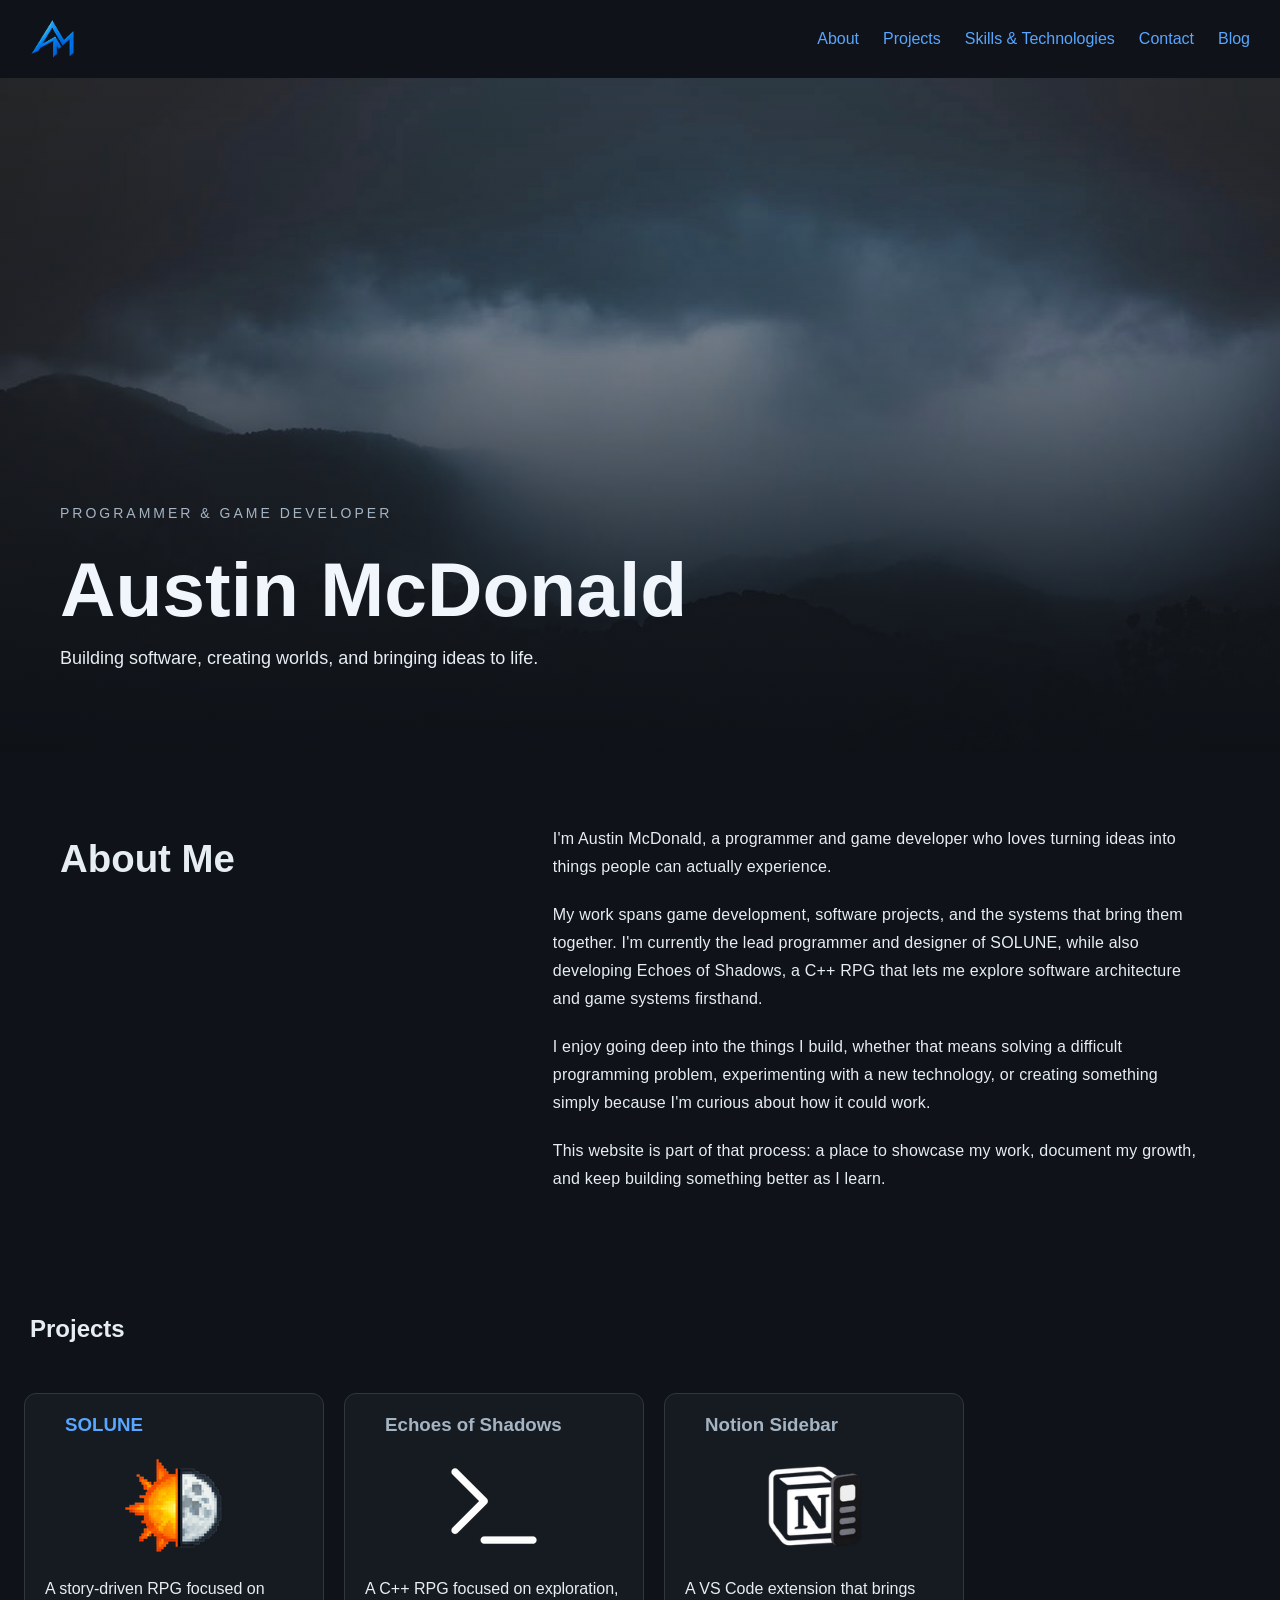
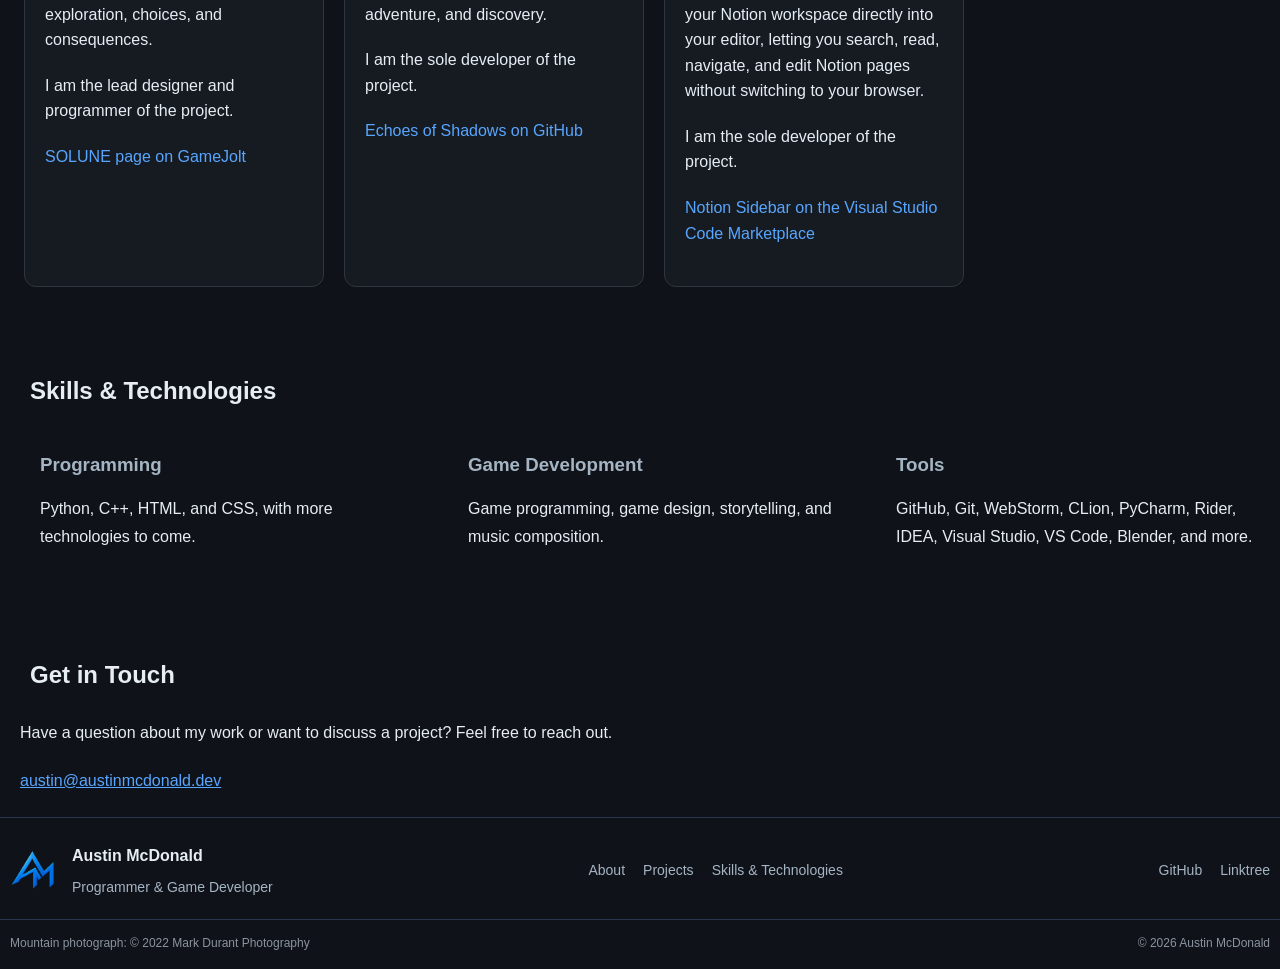
==== index.html @ 1e74666b "Add Open Graph site name" ====
<!DOCTYPE html>
<html lang="en">
<head>
  <meta charset="utf-8">
  <meta name="viewport" content="width=device-width, initial-scale=1">
  <meta name="theme-color" content="#0D1117">
  <meta name="description" content="I'm Austin McDonald, a programmer and game developer. Explore my software projects, original games, and development journey.">
  <title>Austin McDonald | Programmer &amp; Game Developer</title>
  <link rel="canonical" href="https://austinmcdonald.dev/">
  <meta property="og:title" content="Austin McDonald | Programmer &amp; Game Developer">
  <meta property="og:description" content="Explore Austin McDonald's software projects, original games, and development journey.">
  <meta property="og:url" content="https://austinmcdonald.dev/">
  <meta property="og:type" content="website">
  <meta property="og:site_name" content="Austin McDonald">
  <meta property="og:image" content="https://austinmcdonald.dev/images/mountains.JPEG">
  <meta property="og:image:width" content="1320">
  <meta property="og:image:height" content="847">
  <meta property="og:image:alt" content="Moody mountain landscape featured on Austin McDonald’s developer portfolio">
  <meta name="twitter:card" content="summary_large_image">
  <meta name="twitter:title" content="Austin McDonald | Programmer &amp; Game Developer">
  <meta name="twitter:description" content="Explore Austin McDonald's software projects, original games, and development journey.">
  <meta name="twitter:image" content="https://austinmcdonald.dev/images/mountains.JPEG">
  <link rel="icon" href="/favicon.ico" sizes="any">
  <link rel="icon" type="image/png" href="/favicon-48x48.png" sizes="48x48">
  <link rel="apple-touch-icon" href="/apple-touch-icon.png">
  <link rel="manifest" href="/site.webmanifest">
  <link rel="stylesheet" href="./style.css">
  <script type="application/ld+json">
  {
    "@context": "https://schema.org",
    "@type": "Person",
    "name": "Austin McDonald",
    "url": "https://austinmcdonald.dev/",
    "jobTitle": "Programmer and Game Developer",
    "sameAs": [
      "https://github.com/LinkZelda99-cpp",
      "https://linktr.ee/LinkZelda99"
    ]
  }
  </script>
</head>
<body>
<header>
  <a href="./index.html" id="site-logo" aria-label="Austin McDonald — Home">
    <img src="./images/logo.png" alt="">
  </a>

  <nav aria-label="Main navigation">
    <a href="#about">About</a>
    <a href="#projects">Projects</a>
    <a href="#skills">Skills &amp; Technologies</a>
    <a href="#contact">Contact</a>
    <a href="./blog/">Blog</a>
  </nav>
</header>

<main>
  <section id="hero" aria-labelledby="hero-title">
    <div class="hero-content">
      <p class="hero-subtitle">PROGRAMMER &amp; GAME DEVELOPER</p>
      <h1 id="hero-title">Austin McDonald</h1>
      <p>Building software, creating worlds, and bringing ideas to life.</p>
    </div>
  </section>

  <section id="about" aria-labelledby="about-title">
    <div class="about-heading">
      <h2 id="about-title">About Me</h2>
    </div>

    <div class="about-copy">
      <p>I'm Austin McDonald, a programmer and game developer who loves turning ideas into things people can actually experience.</p>

      <p>My work spans game development, software projects, and the systems that bring them together. I'm currently the lead programmer and designer of SOLUNE, while also developing Echoes of Shadows, a C++ RPG that lets me explore software architecture and game systems firsthand.</p>

      <p>I enjoy going deep into the things I build, whether that means solving a difficult programming problem, experimenting with a new technology, or creating something simply because I'm curious about how it could work.</p>

      <p>This website is part of that process: a place to showcase my work, document my growth, and keep building something better as I learn.</p>
    </div>
  </section>


  <section id="projects" aria-labelledby="projects-title">
    <h2 id="projects-title">Projects</h2>

    <div class="project-track">
      <article class="project-card" id="solune">
        <h3>
          <a class="project-card-link" href="./projects/solune/">
            SOLUNE
          </a>
        </h3>

        <img
            src="./images/solune-icon-100-trans-bg.png"
            alt="The icon for the video game SOLUNE, a half sun and half moon."
            width="100"
            height="100"
        >

        <p>A story-driven RPG focused on exploration, choices, and consequences.</p>
        <p>I am the lead designer and programmer of the project.</p>

        <p>
          <a href="https://gamejolt.com/games/SOLUNE/990404"
             target="_blank"
             rel="noopener noreferrer">
            SOLUNE page on GameJolt
          </a>
        </p>
      </article>

      <article class="project-card" id="echoes-of-shadows">
        <h3>Echoes of Shadows</h3>

        <img
            src="./images/echoes-of-shadows.png"
            alt="A minimalist black-and-white terminal symbol representing Echoes of Shadows."
            width="100"
            height="100"
        >

        <p>A C++ RPG focused on exploration, adventure, and discovery.</p>
        <p>I am the sole developer of the project.</p>

        <p>
          <a href="https://github.com/LinkZelda99-cpp/Echoes-of-Shadows"
             target="_blank"
             rel="noopener noreferrer">
            Echoes of Shadows on GitHub
          </a>
        </p>
      </article>

      <article class="project-card" id="notion-sidebar">
        <h3>Notion Sidebar</h3>

        <img
            src="./images/notion-sidebar.png"
            alt="Notion logo combined with a sidebar symbol."
            width="100"
            height="100"
        >

        <p>A VS Code extension that brings your Notion workspace directly into your editor, letting you search, read, navigate, and edit Notion pages without switching to your browser.</p>
        <p>I am the sole developer of the project.</p>

        <p>
          <a href="https://marketplace.visualstudio.com/items?itemName=LinkZelda99-cpp.notion-sidebar"
             target="_blank"
             rel="noopener noreferrer">
            Notion Sidebar on the Visual Studio Code Marketplace
          </a>
        </p>
      </article>
    </div>
  </section>

  <section id="skills" aria-labelledby="skills-title">
    <h2 id="skills-title">Skills &amp; Technologies</h2>

    <div class="skills-grid">
      <div class="skill-group">
        <h3>Programming</h3>
        <p>Python, C++, HTML, and CSS, with more technologies to come.</p>
      </div>

      <div class="skill-group">
        <h3>Game Development</h3>
        <p>Game programming, game design, storytelling, and music composition.</p>
      </div>

      <div class="skill-group">
        <h3>Tools</h3>
        <p>GitHub, Git, WebStorm, CLion, PyCharm, Rider, IDEA, Visual Studio, VS Code, Blender, and more.</p>
      </div>
    </div>
  </section>

  <section id="contact" aria-labelledby="contact-title">
    <div class="contact-heading">
      <h2 id="contact-title">Get in Touch</h2>
    </div>

    <div class="contact-content">
      <p>Have a question about my work or want to discuss a project? Feel free to reach out.</p>
      <p class="contact-email-address"><a href="mailto:austin@austinmcdonald.dev">austin@austinmcdonald.dev</a></p>
    </div>
  </section>
</main>

<footer class="site-footer">
  <div class="footer-main">
    <div class="footer-brand">
      <a href="./index.html" id="footer-logo" aria-label="Austin McDonald — Home">
        <img src="./images/logo.png" alt="">
      </a>

      <div class="footer-identity">
        <p class="footer-name">Austin McDonald</p>
        <p class="footer-tagline">Programmer &amp; Game Developer</p>
      </div>
    </div>

    <nav class="footer-nav" aria-label="Footer navigation">
      <a href="#about">About</a>
      <a href="#projects">Projects</a>
      <a href="#skills">Skills &amp; Technologies</a>
    </nav>

    <div class="footer-social">
      <a href="https://github.com/LinkZelda99-cpp" target="_blank" rel="noopener noreferrer">GitHub</a>
      <a href="https://linktr.ee/LinkZelda99" target="_blank" rel="noopener noreferrer">Linktree</a>
    </div>
  </div>

  <div class="footer-bottom">
    <p class="footer-photo-credit">
      Mountain photograph: &copy; 2022 Mark Durant Photography
    </p>

    <p class="footer-copyright">
      &copy; 2026 Austin McDonald
    </p>
  </div>
</footer>
</body>
</html>
---- style.css ----
/* ===== General Page Styles ===== */

body {
    margin: 0;
    background-color: #0F1218;
    font-family: Arial, sans-serif;
}

h1 {
    margin: 30px;
    color: #A5B4C3;
    font-size: 32px;
}

h2 {
    margin-top: 20px;
    padding: 30px 10px 10px;
    color: #E6EDF3;
    font-size: 24px;
}

h3 {
    margin-left: 20px;
    color: #A5B4C3;
}

p {
    margin: 0 0 20px;
    color: #E6EDF3;
    font-size: 16px;
    line-height: 1.75;
}

a {
    color: #58A6FF;
}

/* ===== Header ===== */

header {
    display: flex;
    justify-content: space-between;
    align-items: center;
    flex-wrap: wrap;
    padding: 15px 30px;
}

#site-logo img {
    display: block;
    width: 48px;
    height: 48px;
    object-fit: contain;
}

nav {
    display: flex;
    gap: 24px;
}

nav a {
    text-decoration: none;
}

/* ===== Homepage Hero ===== */

#hero {
    display: flex;
    align-items: flex-end;
    min-height: 75vh;
    padding: 60px;
    box-sizing: border-box;
    background-image:
            linear-gradient(
                    to top,
                    rgba(13, 17, 23, 0.95),
                    rgba(13, 17, 23, 0.05)
            ),
            url("./images/mountains.JPEG");
    background-size: cover;
    background-position: center;
}

.hero-content {
    max-width: 750px;
}

.hero-subtitle {
    color: #A5B4C3;
    font-size: 14px;
    letter-spacing: 3px;
}

#hero h1 {
    margin: 10px 0;
    color: #F1F5FC;
    font-size: clamp(40px, 6vw, 80px);
}

#hero .hero-content > p:last-child {
    color: #E6EDF3;
    font-size: 18px;
    line-height: 1.6;
}

/* ===== About Section ===== */

#about {
    display: grid;
    grid-template-columns: minmax(200px, 0.8fr) minmax(0, 1.2fr);
    gap: 48px;
    max-width: 1200px;
    margin-left: 0;
    margin-right: auto;
    padding: 72px 60px;
}

.about-heading h2 {
    margin: 12px 0 0;
    padding: 0;
    color: #E6EDF3;
    font-size: clamp(28px, 3vw, 40px);
}

.about-copy p {
    max-width: 650px;
    letter-spacing: 0.0125em;
}

.about-copy p:last-child {
    margin-bottom: 0;
}

/* ===== Projects Section ===== */

#projects {
    padding: 0 20px 20px;
    background-color: #0F1218;
}

.project-track {
    display: flex;
    gap: 20px;
    overflow-x: auto;
    padding: 20px 4px;
    scrollbar-width: thin;
    scrollbar-color: #30363D transparent;
}

.project-card {
    flex: 0 0 300px;
    box-sizing: border-box;
    padding: 20px;
    background-color: #161B22;
    border: 1px solid #30363D;
    border-radius: 12px;
    transition: border-color 0.25s ease;
}

.project-card:hover {
    border-color: #4D7CFE;
}

.project-card h3 {
    margin-top: 0;
    color: #A5B4C3;
}

.project-card p {
    line-height: 1.6;
}

.project-card img {
    display: block;
    max-width: 100%;
    height: auto;
    margin: 20px auto;
}

.project-card a {
    text-decoration: none;
}

.project-card a:hover {
    text-decoration: underline;
}

.project-track::-webkit-scrollbar {
    height: 6px;
}

.project-track::-webkit-scrollbar-track {
    background: transparent;
}

.project-track::-webkit-scrollbar-thumb {
    background-color: #30363D;
    border-radius: 999px;
}

.project-track::-webkit-scrollbar-thumb:hover {
    background-color: #58A6FF;
}

/* ===== Skills Section ===== */

#skills {
    padding-bottom: 30px;
    margin-left: 20px;
}

#skills p {
    margin-left: 20px;
}

.skills-grid {
    display: grid;
    grid-template-columns: repeat(3, minmax(0, 1fr));
    gap: 24px;
}

/* ===== Contact Section ===== */

#contact {
    padding: 10px 20px;
    background-color: #0F1218;
}

.contact-heading {
    margin-bottom: 20px;
}

.contact-content {
    text-align: left;
}

.contact-content > p:first-child {
    color: #E6EDF3;
}

.contact-email-address {
    color: #A5B4C3;
    font-size: 16px;
    margin-top: 20px;
    margin-bottom: 12px;
    overflow-wrap: anywhere;
}

/* ===== Footer ===== */

.site-footer {
    padding: 24px 10px 16px;
    background-color: #0F1218;
    border-top: 1px solid #293750;
}

.footer-main {
    display: flex;
    justify-content: space-between;
    align-items: center;
    flex-wrap: wrap;
    gap: 20px;
    padding-bottom: 20px;
}

.footer-brand {
    display: flex;
    align-items: center;
    gap: 14px;
}

#footer-logo img {
    display: block;
    width: 48px;
    height: 48px;
    object-fit: contain;
}

.footer-identity p {
    margin: 0;
}

.footer-name {
    color: #E6EDF3;
    font-size: 16px;
    font-weight: bold;
}

.footer-tagline {
    margin-top: 5px !important;
    color: #A5B4C3;
    font-size: 14px;
}

.footer-nav,
.footer-social {
    display: flex;
    flex-wrap: wrap;
    gap: 18px;
}

.footer-nav a,
.footer-social a {
    color: #A5B4C3;
    font-size: 14px;
    text-decoration: none;
    transition: color 0.2s ease;
}

.footer-nav a:hover,
.footer-social a:hover {
    color: #4D7CFE;
}

.footer-bottom {
    display: flex;
    justify-content: space-between;
    align-items: center;
    flex-wrap: wrap;
    gap: 10px 24px;
    padding: 14px 10px 0;
    margin: 0 -10px;
    border-top: 1px solid #293750;
}

.footer-bottom p {
    margin: 0;
    color: #8B949E;
    font-size: 12px;
    line-height: 1.6;
}

/* ===== Mobile Layout ===== */

@media (max-width: 600px) {
    header {
        padding: 15px 20px;
    }

    nav {
        gap: 12px;
    }

    #hero {
        min-height: 65vh;
        padding: 30px 20px;
    }

    #hero h1 {
        overflow-wrap: anywhere;
    }

    #about {
        grid-template-columns: 1fr;
        gap: 24px;
        padding: 48px 20px;
    }

    #skills {
        margin: 0 20px;
    }

    #skills .skills-grid {
        grid-template-columns: 1fr;
        gap: 12px;
    }

    #skills h3,
    #skills p {
        margin-left: 0;
    }

    .project-card {
        flex-basis: 280px;
    }
}

/* ===== Footer Mobile Layout ===== */

@media (max-width: 600px) {
    .site-footer {
        padding: 30px 20px 20px;
    }

    .footer-main {
        align-items: flex-start;
        flex-direction: column;
        gap: 24px;
    }

    .footer-nav,
    .footer-social {
        gap: 14px 18px;
    }

    .footer-bottom {
        align-items: flex-start;
        flex-direction: column;
    }

    .footer-bottom {
        margin: 0 -20px;
        padding: 14px 20px 0;
    }

}
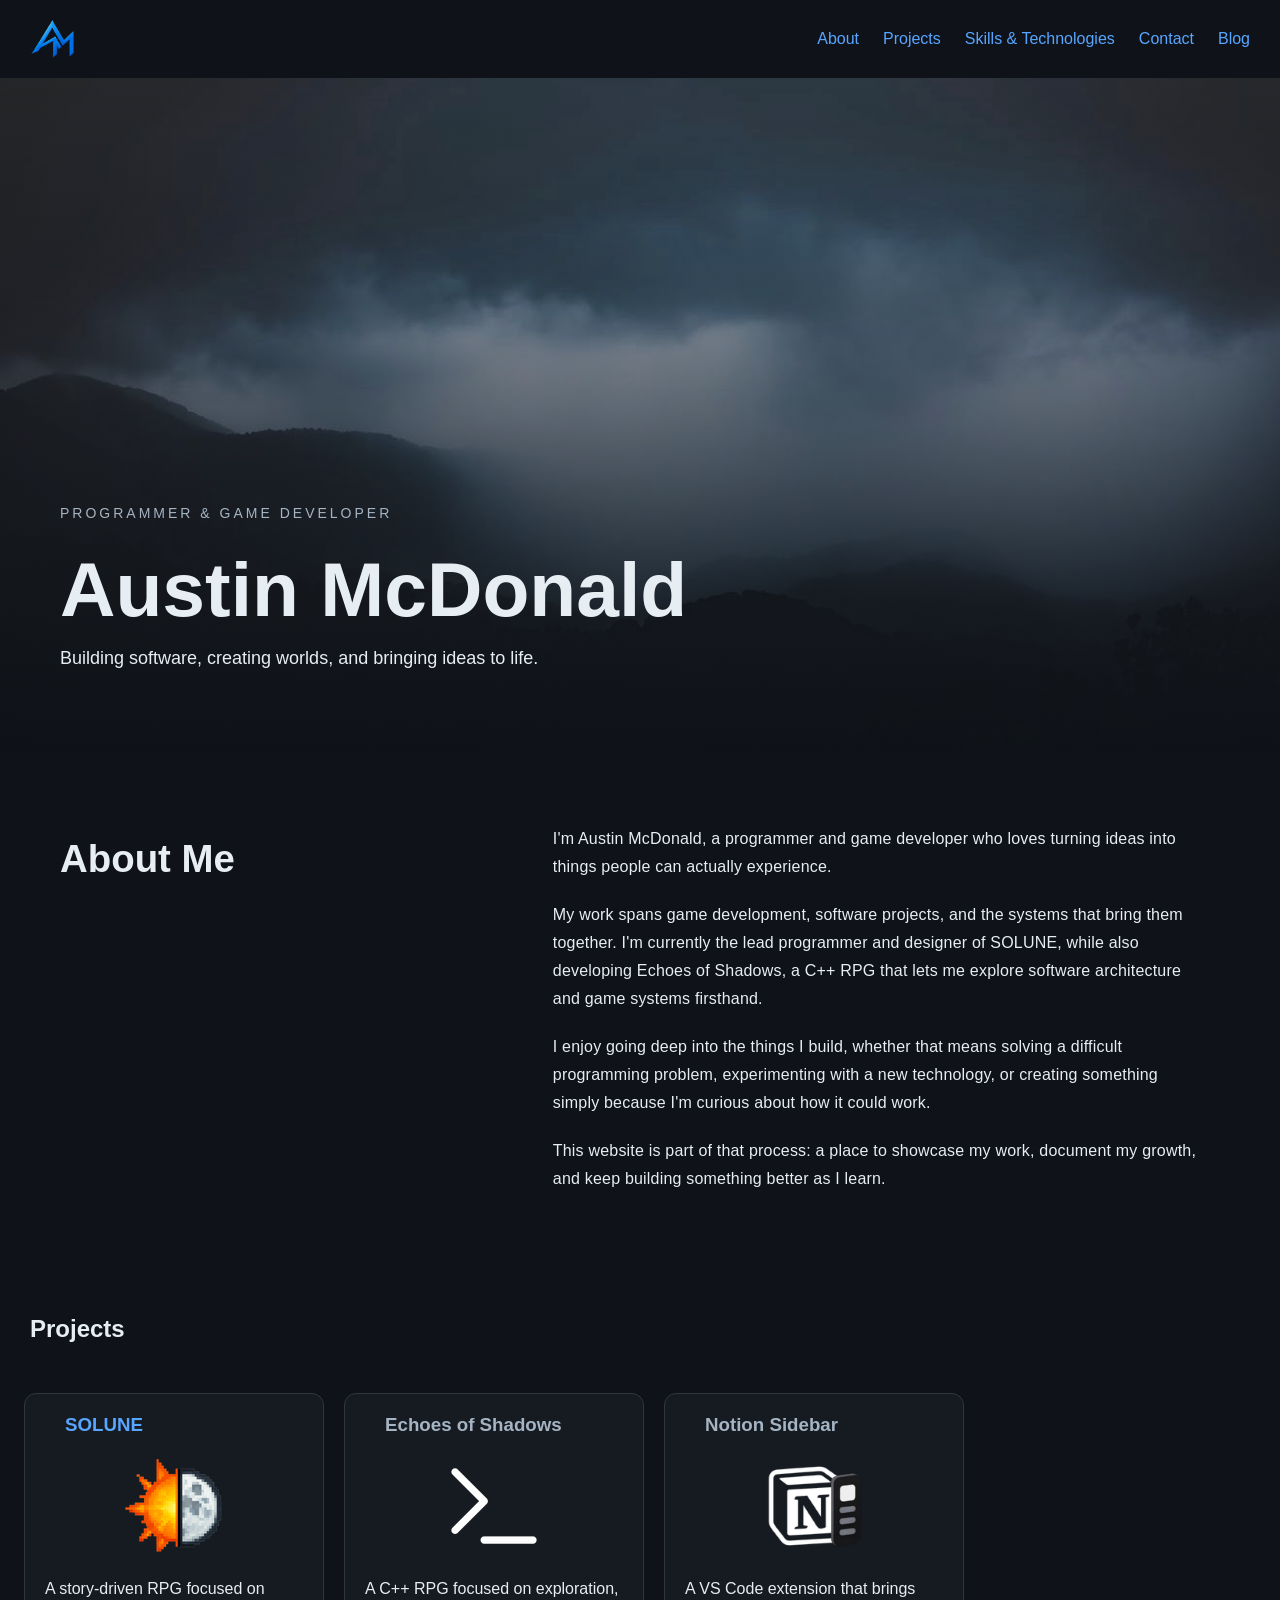
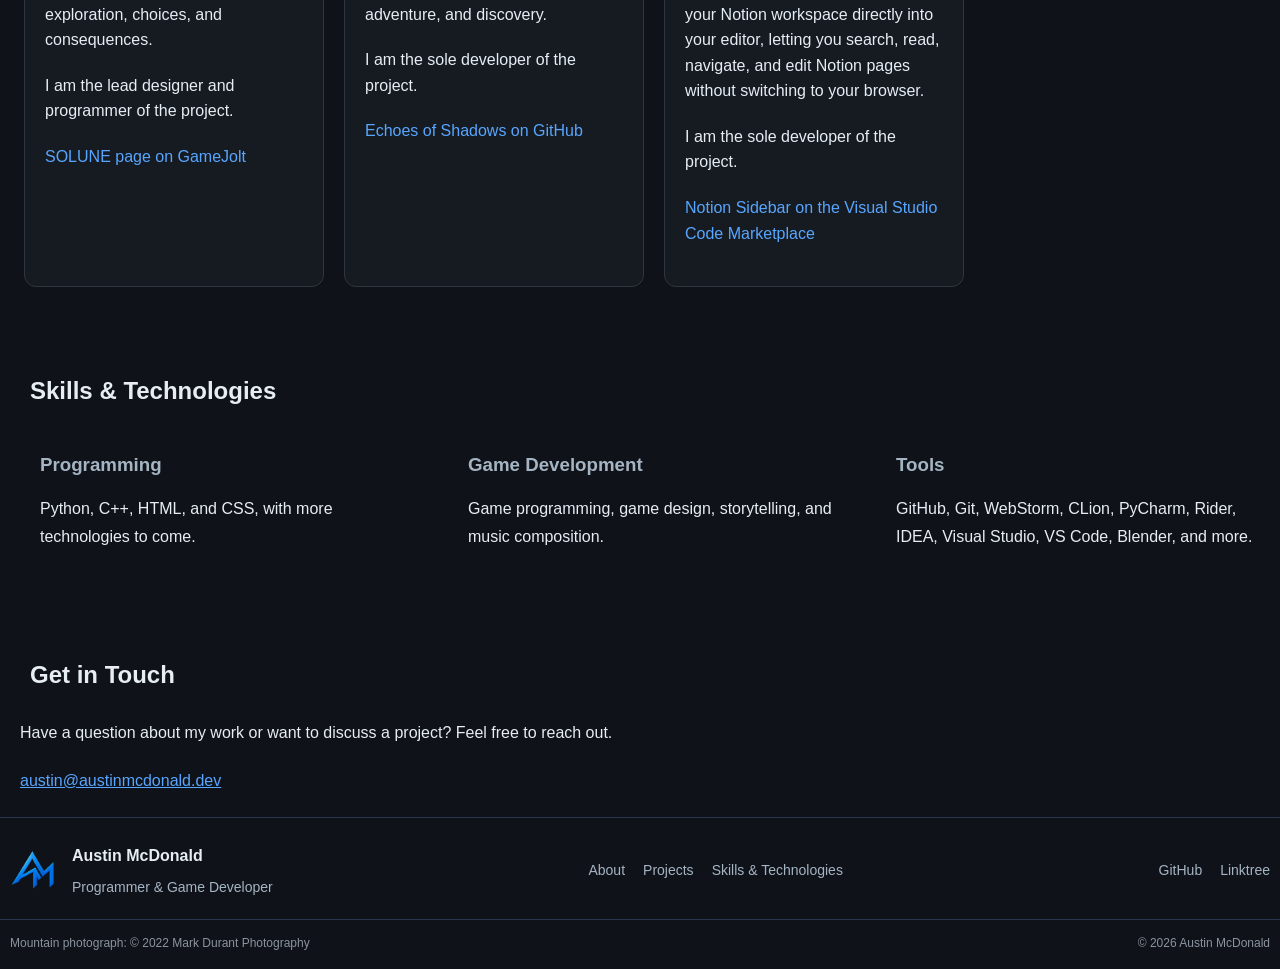
==== commit 1bbda7cc: "Add websitelaunches verification" ====
--- a/index.html
+++ b/index.html
@@ -21,6 +21,7 @@
   <meta name="twitter:title" content="Austin McDonald | Programmer &amp; Game Developer">
   <meta name="twitter:description" content="Explore Austin McDonald's software projects, original games, and development journey.">
   <meta name="twitter:image" content="https://austinmcdonald.dev/images/mountains.JPEG">
+  <meta name="websitelaunches-verification" content="ca30e266490abe64ef09d0eaef54a97d">
   <link rel="icon" href="/favicon.ico" sizes="any">
   <link rel="icon" type="image/png" href="/favicon-48x48.png" sizes="48x48">
   <link rel="apple-touch-icon" href="/apple-touch-icon.png">
--- a/style.css
+++ b/style.css
@@ -1,39 +1,49 @@
+/* Color variables */
+:root {
+    --color-background: #0F1218;
+    --color-text: #E6EDF3;
+    --color-accent: #4D7CFE;
+    --color-muted: #A5B4C3;
+    --color-link: #58A6FF;
+    --color-border: #30363D;
+    --color-card-background: #161B22;
+}
 
 /* ===== General Page Styles ===== */
 
 body {
     margin: 0;
-    background-color: #0F1218;
+    background-color: var(--color-background);
     font-family: Arial, sans-serif;
 }
 
 h1 {
     margin: 30px;
-    color: #A5B4C3;
+    color: var(--color-muted);
     font-size: 32px;
 }
 
 h2 {
     margin-top: 20px;
     padding: 30px 10px 10px;
-    color: #E6EDF3;
+    color: var(--color-text);
     font-size: 24px;
 }
 
 h3 {
     margin-left: 20px;
-    color: #A5B4C3;
+    color: var(--color-muted);
 }
 
 p {
     margin: 0 0 20px;
-    color: #E6EDF3;
+    color: var(--color-text);
     font-size: 16px;
     line-height: 1.75;
 }
 
 a {
-    color: #58A6FF;
+    color: var(--color-link);
 }
 
 /* ===== Header ===== */
@@ -86,19 +96,19 @@
 }
 
 .hero-subtitle {
-    color: #A5B4C3;
+    color: var(--color-muted);
     font-size: 14px;
     letter-spacing: 3px;
 }
 
 #hero h1 {
     margin: 10px 0;
-    color: #F1F5FC;
+    color: var(--color-text);
     font-size: clamp(40px, 6vw, 80px);
 }
 
 #hero .hero-content > p:last-child {
-    color: #E6EDF3;
+    color: var(--color-text);
     font-size: 18px;
     line-height: 1.6;
 }
@@ -118,7 +128,7 @@
 .about-heading h2 {
     margin: 12px 0 0;
     padding: 0;
-    color: #E6EDF3;
+    color: var(--color-text);
     font-size: clamp(28px, 3vw, 40px);
 }
 
@@ -135,7 +145,7 @@
 
 #projects {
     padding: 0 20px 20px;
-    background-color: #0F1218;
+    background-color: var(--color-background);
 }
 
 .project-track {
@@ -151,19 +161,19 @@
     flex: 0 0 300px;
     box-sizing: border-box;
     padding: 20px;
-    background-color: #161B22;
-    border: 1px solid #30363D;
+    background-color: var(--color-card-background);
+    border: 1px solid var(--color-border);
     border-radius: 12px;
     transition: border-color 0.25s ease;
 }
 
 .project-card:hover {
-    border-color: #4D7CFE;
+    border-color: var(--color-accent);
 }
 
 .project-card h3 {
     margin-top: 0;
-    color: #A5B4C3;
+    color: var(--color-muted);
 }
 
 .project-card p {
@@ -235,7 +245,7 @@
 }
 
 .contact-content > p:first-child {
-    color: #E6EDF3;
+    color: var(--color-text);
 }
 
 .contact-email-address {
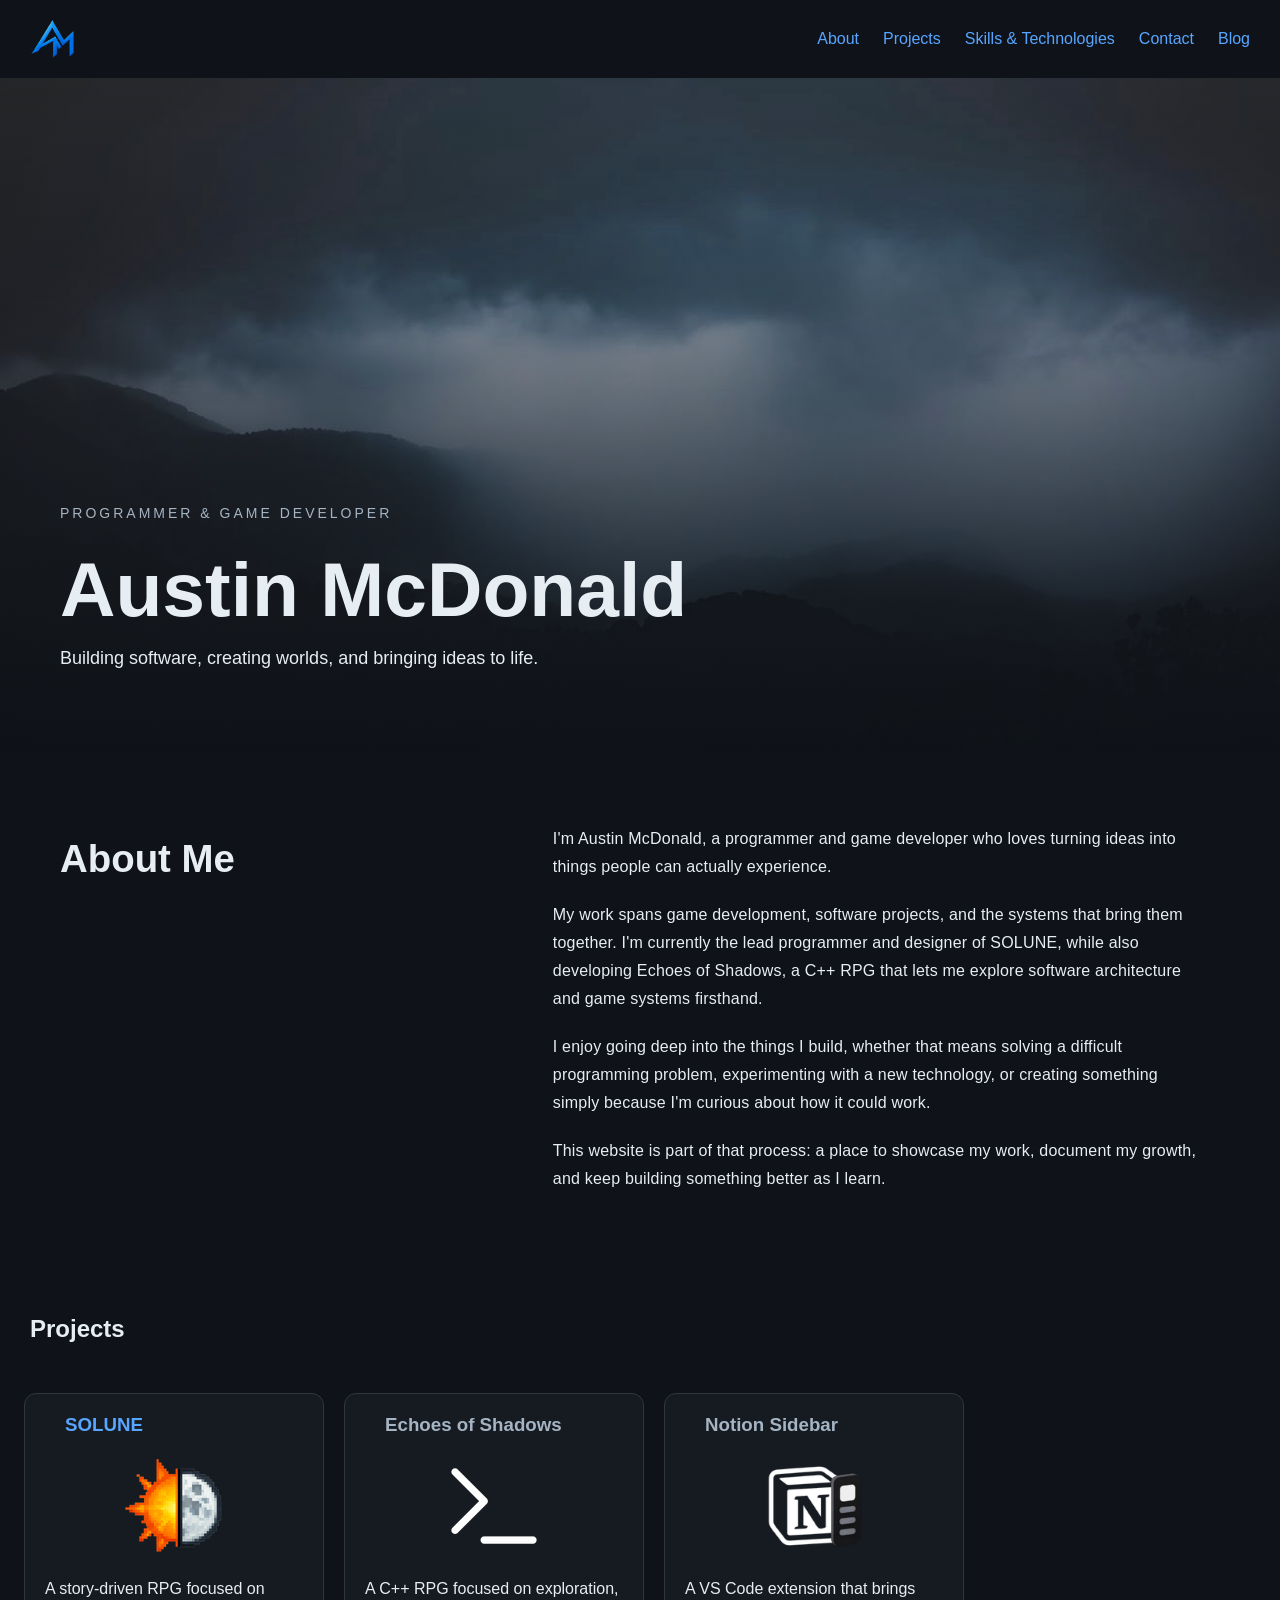
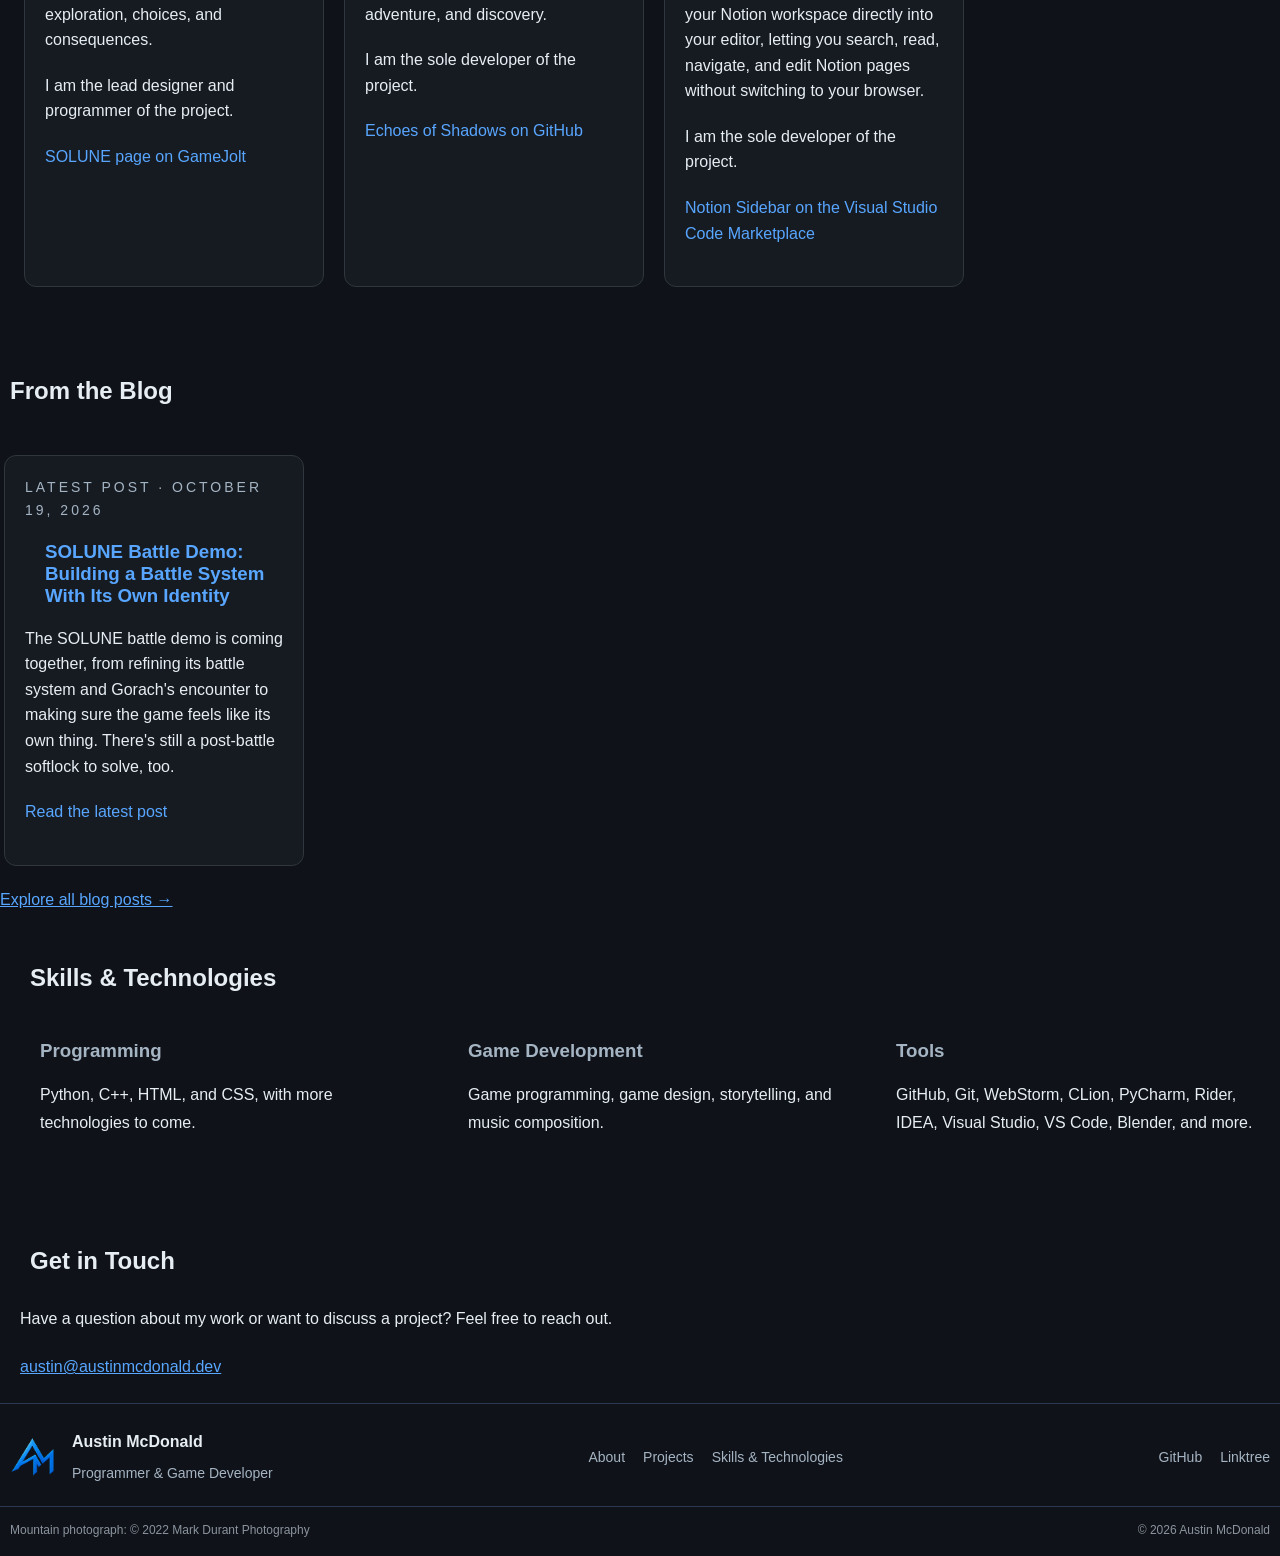
==== commit 28d4c1c6: "Add latest blog post preview to homepage" ====
--- a/index.html
+++ b/index.html
@@ -5,23 +5,22 @@
   <meta charset="utf-8">
   <meta name="viewport" content="width=device-width, initial-scale=1">
   <meta name="theme-color" content="#0D1117">
-  <meta name="description" content="I'm Austin McDonald, a programmer and game developer. Explore my software projects, original games, and development journey.">
+  <meta name="description" content="Austin McDonald is a programmer and game developer building software, original games, and creative projects. Explore my projects, code, and development journey.">
   <title>Austin McDonald | Programmer &amp; Game Developer</title>
   <link rel="canonical" href="https://austinmcdonald.dev/">
   <meta property="og:title" content="Austin McDonald | Programmer &amp; Game Developer">
   <meta property="og:description" content="Explore Austin McDonald's software projects, original games, and development journey.">
   <meta property="og:url" content="https://austinmcdonald.dev/">
   <meta property="og:type" content="website">
-  <meta property="og:site_name" content="Austin McDonald">
   <meta property="og:image" content="https://austinmcdonald.dev/images/mountains.JPEG">
-  <meta property="og:image:width" content="1320">
-  <meta property="og:image:height" content="847">
   <meta property="og:image:alt" content="Moody mountain landscape featured on Austin McDonald’s developer portfolio">
+  <meta property="og:image:width" content="1200">
+  <meta property="og:image:height" content="630">
   <meta name="twitter:card" content="summary_large_image">
   <meta name="twitter:title" content="Austin McDonald | Programmer &amp; Game Developer">
   <meta name="twitter:description" content="Explore Austin McDonald's software projects, original games, and development journey.">
   <meta name="twitter:image" content="https://austinmcdonald.dev/images/mountains.JPEG">
-  <meta name="websitelaunches-verification" content="ca30e266490abe64ef09d0eaef54a97d">
+  <meta name="msvalidate.01" content="583266900A24F75E1E9B754DB207CABE" />
   <link rel="icon" href="/favicon.ico" sizes="any">
   <link rel="icon" type="image/png" href="/favicon-48x48.png" sizes="48x48">
   <link rel="apple-touch-icon" href="/apple-touch-icon.png">
@@ -158,6 +157,27 @@
     </div>
   </section>
 
+  <section id="blog" aria-labelledby="blog-title">
+    <h2 id="blog-title">From the Blog</h2>
+
+    <div class="project-track">
+      <article class="project-card">
+        <p class="hero-subtitle">LATEST POST · OCTOBER 19, 2026</p>
+        <h3>
+          <a class="project-card-link" href="./blog/posts/post_2026-10-19.html">
+            SOLUNE Battle Demo: Building a Battle System With Its Own Identity
+          </a>
+        </h3>
+        <p>The SOLUNE battle demo is coming together, from refining its battle system and Gorach's encounter to making sure the game feels like its own thing. There's still a post-battle softlock to solve, too.</p>
+        <p>
+          <a href="./blog/posts/post_2026-10-19.html">Read the latest post</a>
+        </p>
+      </article>
+    </div>
+
+    <p><a href="./blog/">Explore all blog posts →</a></p>
+  </section>
+
   <section id="skills" aria-labelledby="skills-title">
     <h2 id="skills-title">Skills &amp; Technologies</h2>
 
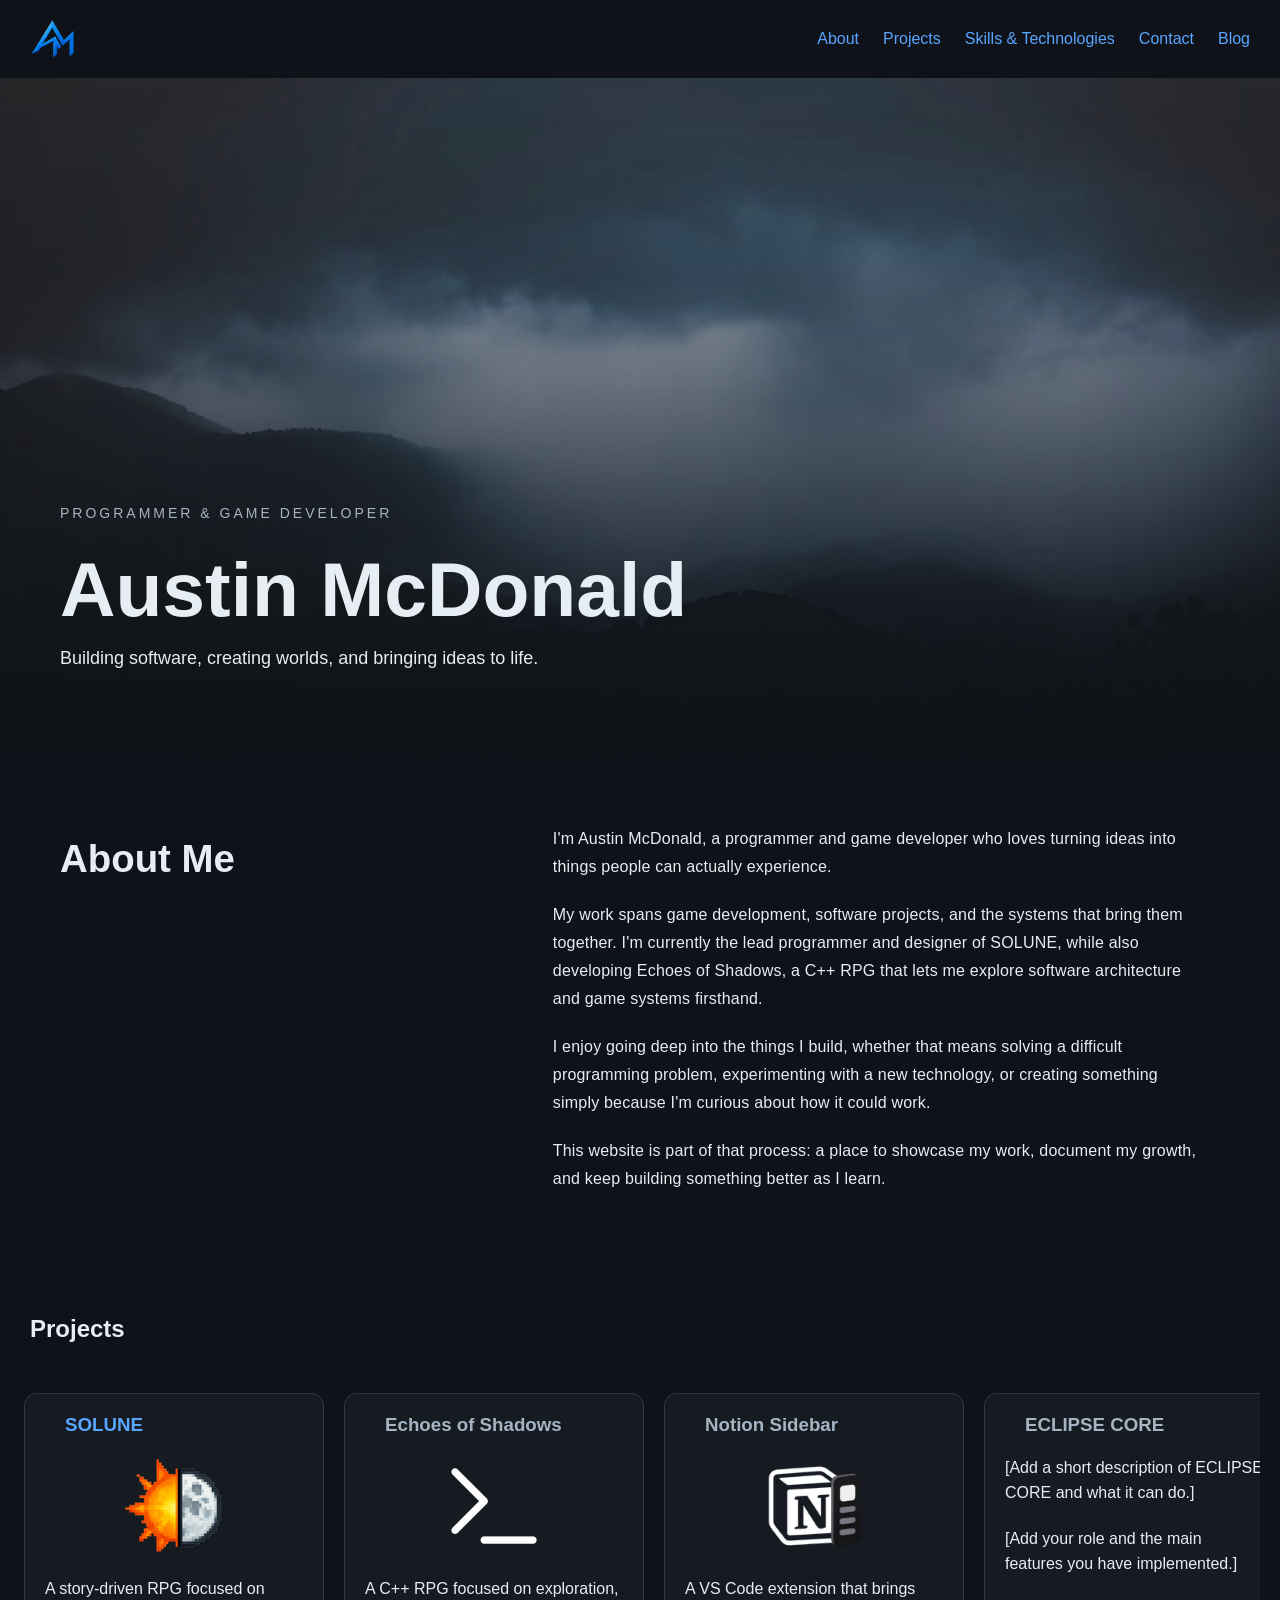
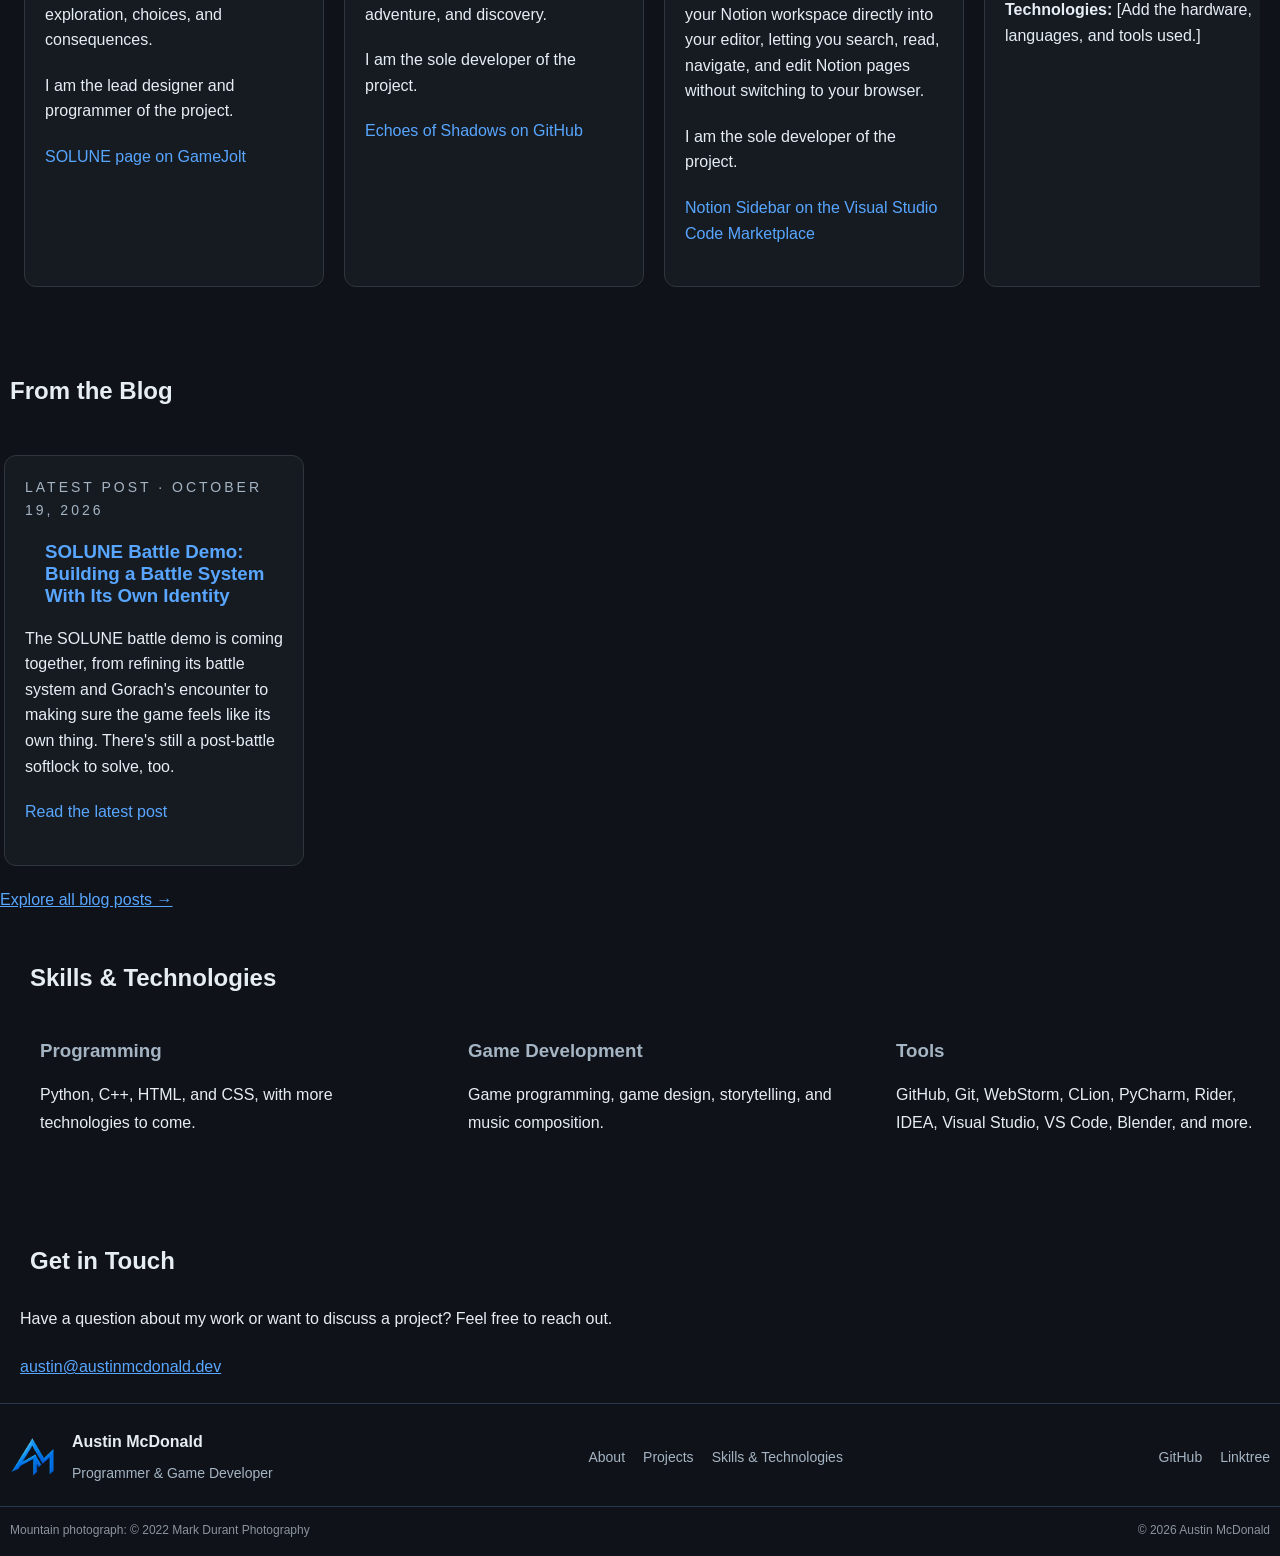
==== commit fc9445e8: "Add ECLIPSE CORE project skeleton to homepage" ====
--- a/index.html
+++ b/index.html
@@ -154,6 +154,19 @@
           </a>
         </p>
       </article>
+
+      <!-- ECLIPSE CORE project skeleton: replace the bracketed prompts as details are ready. -->
+      <article class="project-card" id="eclipse-core">
+        <h3>ECLIPSE CORE</h3>
+
+        <!-- TODO: Add a project image or screenshot when available. -->
+
+        <p>[Add a short description of ECLIPSE CORE and what it can do.]</p>
+        <p>[Add your role and the main features you have implemented.]</p>
+        <p><strong>Technologies:</strong> [Add the hardware, languages, and tools used.]</p>
+
+        <!-- TODO: Add a link to the repository or project page when ready. -->
+      </article>
     </div>
   </section>
 
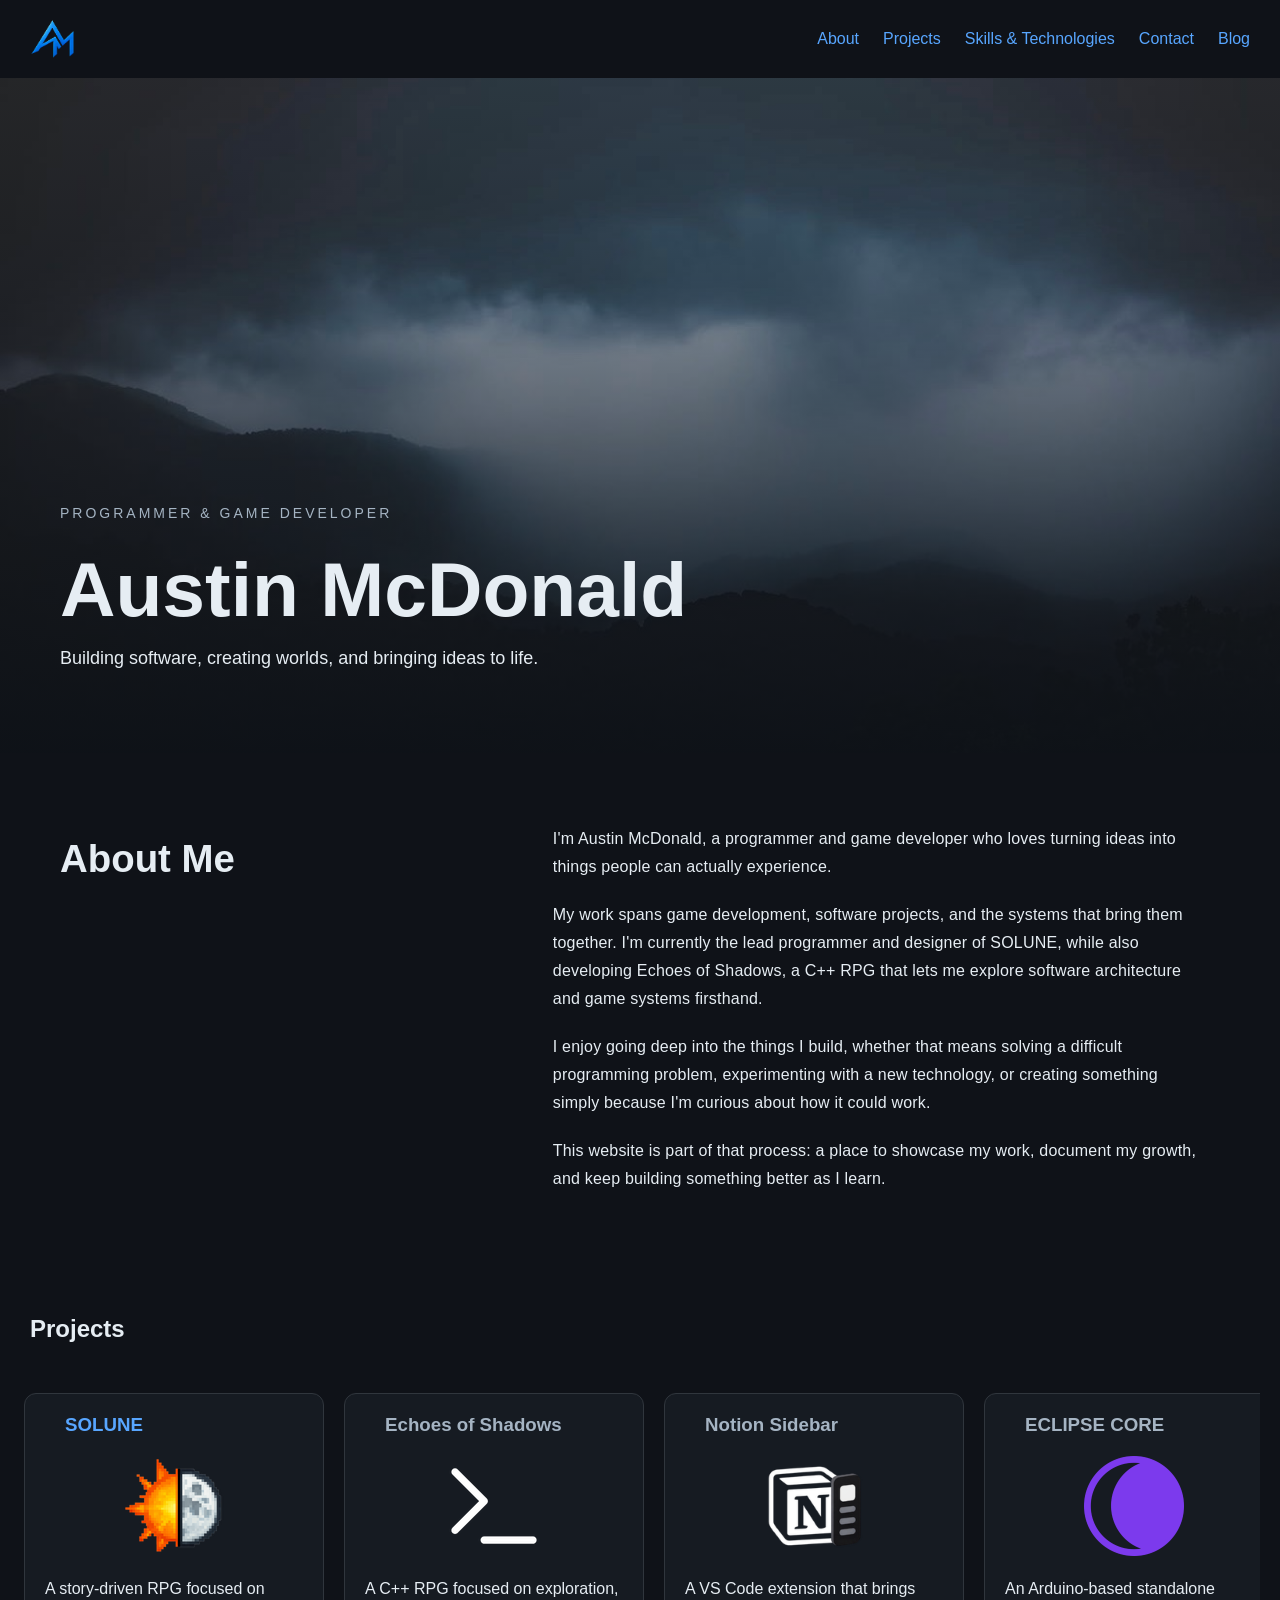
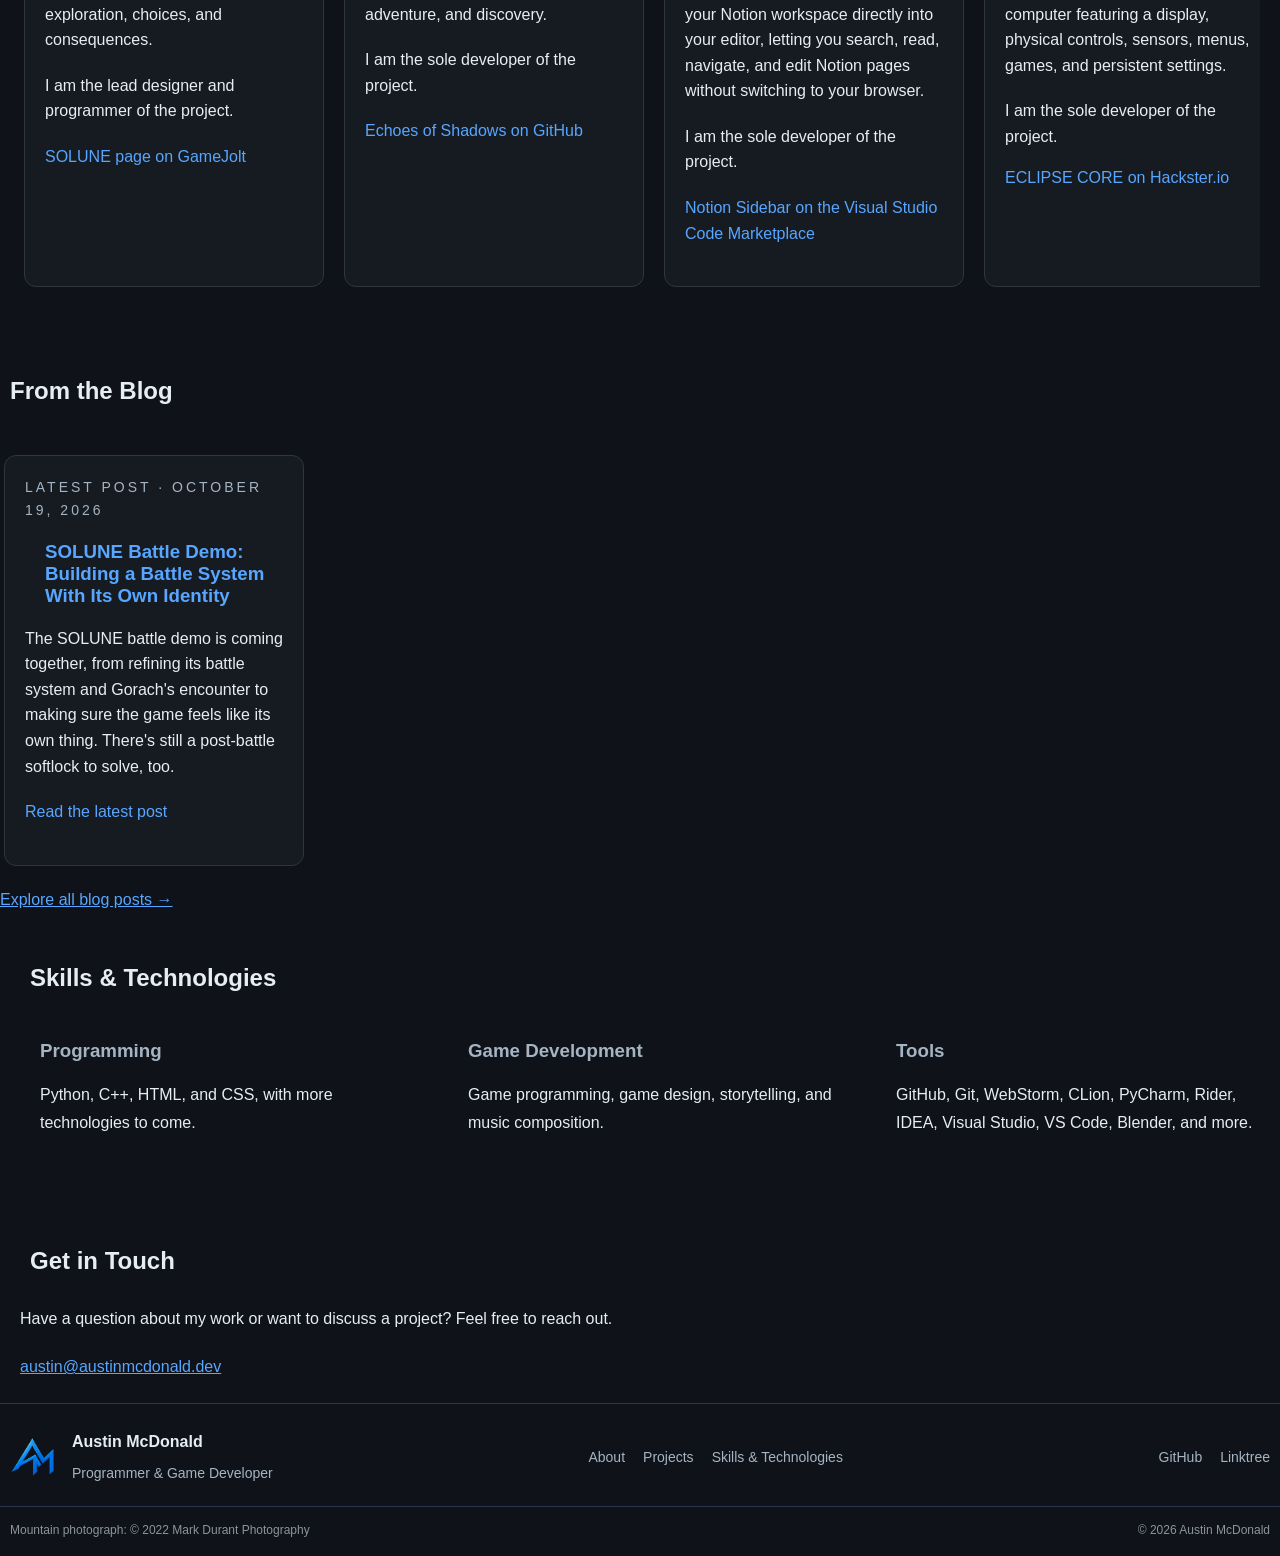
==== commit 5967ce73: "Add ECLIPSE CORE project, a few XMLs for WebStorm Extensions, and a template for project pages" ====
--- a/index.html
+++ b/index.html
@@ -20,7 +20,7 @@
   <meta name="twitter:title" content="Austin McDonald | Programmer &amp; Game Developer">
   <meta name="twitter:description" content="Explore Austin McDonald's software projects, original games, and development journey.">
   <meta name="twitter:image" content="https://austinmcdonald.dev/images/mountains.JPEG">
-  <meta name="msvalidate.01" content="583266900A24F75E1E9B754DB207CABE" />
+  <meta name="validate.01" content="583266900A24F75E1E9B754DB207CABE" />
   <link rel="icon" href="/favicon.ico" sizes="any">
   <link rel="icon" type="image/png" href="/favicon-48x48.png" sizes="48x48">
   <link rel="apple-touch-icon" href="/apple-touch-icon.png">
@@ -158,14 +158,16 @@
       <!-- ECLIPSE CORE project skeleton: replace the bracketed prompts as details are ready. -->
       <article class="project-card" id="eclipse-core">
         <h3>ECLIPSE CORE</h3>
-
-        <!-- TODO: Add a project image or screenshot when available. -->
-
-        <p>[Add a short description of ECLIPSE CORE and what it can do.]</p>
-        <p>[Add your role and the main features you have implemented.]</p>
-        <p><strong>Technologies:</strong> [Add the hardware, languages, and tools used.]</p>
-
-        <!-- TODO: Add a link to the repository or project page when ready. -->
+        <img
+            src="./images/eclipse-100.png"
+            alt="The icon for ECLIPSE CORE, a simple purple eclipse symbol, with a transparent background."
+            width="100"
+            height="100"
+        >
+
+        <p>An Arduino-based standalone computer featuring a display, physical controls, sensors, menus, games, and persistent settings.</p>
+        <p>I am the sole developer of the project.</p>
+        <a href="https://www.hackster.io/linkzelda99-cpp/eclipse-core-1863fa" target="_blank" rel="noopener noreferrer">ECLIPSE CORE on Hackster.io</a>
       </article>
     </div>
   </section>
